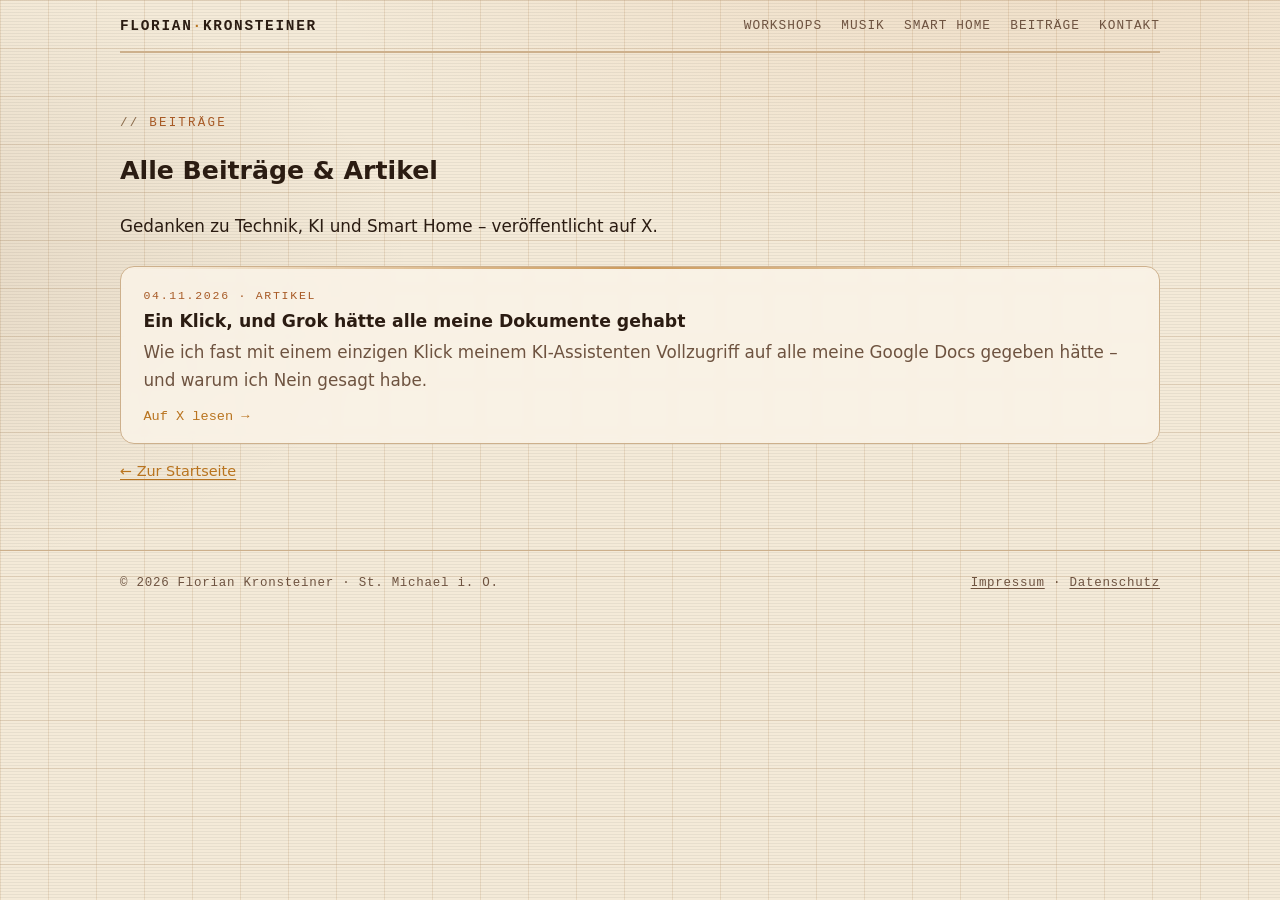
==== beitraege/index.html @ c5cc94b1 "Startseite: Bereich Beiträge (X-Artikel) + Unterseite /beitraege/" ====
<!DOCTYPE html>
<html lang="de">
<head>
<meta charset="utf-8">
<meta name="viewport" content="width=device-width, initial-scale=1">
<title>Beiträge – Florian Kronsteiner</title>
<meta name="description" content="Alle Beiträge und Artikel von Florian Kronsteiner auf X.">
<meta name="theme-color" content="#1a120d">
<link rel="icon" href="/assets/favicon.svg" type="image/svg+xml">
<link rel="stylesheet" href="/assets/style.css">
</head>
<body>
<a class="skip" href="#main">Zum Inhalt springen</a>
<header class="wrap">
<nav class="top" aria-label="Hauptnavigation">
<a class="brand" href="/">FLORIAN<span>·</span>KRONSTEINER</a>
<ul><li><a href="/#workshops">Workshops</a></li><li><a href="/#musik">Musik</a></li><li><a href="/#smart-home">Smart Home</a></li><li><a href="/#beitraege">Beiträge</a></li><li><a href="/#kontakt">Kontakt</a></li></ul>
</nav>
</header>
<main id="main" class="wrap">
<section aria-labelledby="h-beitraege">
<p class="label">Beiträge</p>
<h1 id="h-beitraege">Alle Beiträge &amp; Artikel</h1>
<p class="lead">Gedanken zu Technik, KI und Smart Home – veröffentlicht auf X.</p>
<!-- BEITRAEGE:START -->
<div class="grid">
<article class="card post"><span class="idx"><time datetime="2026-11-04">04.11.2026</time> · ARTIKEL</span><h3>Ein Klick, und Grok hätte alle meine Dokumente gehabt</h3><p>Wie ich fast mit einem einzigen Klick meinem KI-Assistenten Vollzugriff auf alle meine Google Docs gegeben hätte – und warum ich Nein gesagt habe.</p><a class="more" href="https://x.com/derflo000/status/2118063553710301423" target="_blank" rel="noopener">Auf X lesen →</a></article>
</div>
<!-- BEITRAEGE:END -->
<p class="note"><a href="/">← Zur Startseite</a></p>
</section>
</main>
<footer>
<div class="wrap"><span>© 2026 Florian Kronsteiner · St. Michael i. O.</span><span><a href="/impressum/">Impressum</a> · <a href="/datenschutz/">Datenschutz</a></span></div>
</footer>
</body>
</html>
---- assets/style.css ----
:root{
  --bg:#1a120d; --bg2:#231812; --card:#2a1d15cc; --line:#5a3f2c;
  --text:#f1e4cf; --muted:#c2a888; --copper:#d08a4e; --amber:#f2b45a; --sepia:#8a6a4a; --grid:#5a3f2c40;
  --glow:0 0 .6rem #f2b45a55, 0 0 1.6rem #d08a4e33;
  --mono:ui-monospace,"SFMono-Regular","JetBrains Mono","Cascadia Mono",Menlo,Consolas,"Liberation Mono",monospace;
  --serif:"Iowan Old Style","Palatino Linotype",Palatino,"Book Antiqua",Georgia,serif;
  --sans:system-ui,-apple-system,"Segoe UI",Roboto,"Helvetica Neue",Arial,sans-serif;
  color-scheme:dark light;
}
@media (prefers-color-scheme:light){
  :root{--bg:#f4ead8; --bg2:#ecdfc7; --card:#fbf4e8d9; --line:#cdb08c;
    --text:#2b1c12; --muted:#6e5340; --copper:#a75a26; --amber:#b9741f; --sepia:#8a6a4a; --grid:#5a3f2c40;
    --glow:0 0 .5rem #b9741f33; --grid:#cdb08c55;}
}
*{box-sizing:border-box}
html{scroll-behavior:smooth}
@media (prefers-reduced-motion:reduce){html{scroll-behavior:auto}*{animation:none!important;transition:none!important}}
body{margin:0;background:var(--bg);color:var(--text);font:1.05rem/1.65 var(--sans);
  background-image:
   radial-gradient(1200px 600px at 80% -10%, #d08a4e22, transparent 60%),
   radial-gradient(900px 500px at -10% 30%, #8a6a4a22, transparent 60%),
   linear-gradient(var(--grid) 1px, transparent 1px),
   linear-gradient(90deg, var(--grid) 1px, transparent 1px);
  background-size:auto,auto,48px 48px,48px 48px;
  background-attachment:fixed;}
body::after{content:"";position:fixed;inset:0;pointer-events:none;z-index:1;
  background:repeating-linear-gradient(0deg,#0000 0 2px,#0000000d 2px 3px)}
main,header,footer,nav{position:relative;z-index:2}
a{color:var(--amber);text-underline-offset:.2em}
a:hover{color:var(--copper)}
:focus-visible{outline:2px solid var(--amber);outline-offset:3px;border-radius:4px}
.skip{position:absolute;left:-999px;top:0;background:var(--amber);color:#1a120d;padding:.5rem 1rem;z-index:10}
.skip:focus{left:1rem;top:1rem}
.wrap{max-width:1080px;margin:0 auto;padding:0 1.25rem}
.label{font:500 .78rem/1 var(--mono);letter-spacing:.18em;text-transform:uppercase;color:var(--copper)}
.label::before{content:"// ";color:var(--sepia)}
nav.top{display:flex;justify-content:space-between;align-items:center;padding:1.1rem 0;border-bottom:1px solid var(--line)}
nav.top .brand{font:600 .9rem var(--mono);letter-spacing:.12em;color:var(--text);text-decoration:none}
nav.top .brand span{color:var(--amber);text-shadow:var(--glow)}
nav.top ul{list-style:none;display:flex;gap:1.2rem;margin:0;padding:0;font:.8rem var(--mono);letter-spacing:.08em;text-transform:uppercase}
nav.top ul a{color:var(--muted);text-decoration:none}
nav.top ul a:hover{color:var(--amber)}
@media (max-width:640px){nav.top ul{display:none}}
.hero{display:grid;grid-template-columns:1.15fr .85fr;gap:2rem;align-items:center;padding:4.5rem 0 3.5rem}
@media (max-width:820px){.hero{grid-template-columns:1fr;padding-top:3rem}}
.hero h1{font:400 clamp(2.6rem,6.5vw,4.6rem)/1.02 var(--serif);margin:.8rem 0 1rem;letter-spacing:-.01em}
.hero h1 em{font-style:italic;color:var(--amber);text-shadow:var(--glow)}
.tagline{font:400 clamp(1.15rem,2.2vw,1.45rem)/1.4 var(--serif);color:var(--text);margin:0 0 .6rem}
.place{font:.85rem var(--mono);color:var(--muted);letter-spacing:.06em}
.place::before{content:"◉ ";color:var(--amber);text-shadow:var(--glow)}
.cta{display:flex;gap:.8rem;flex-wrap:wrap;margin-top:1.8rem}
.btn{display:inline-block;padding:.75rem 1.25rem;border:1px solid var(--copper);border-radius:999px;font:.82rem var(--mono);letter-spacing:.1em;text-transform:uppercase;text-decoration:none;color:var(--text);transition:.2s}
.btn.primary{background:linear-gradient(135deg,var(--copper),var(--amber));color:#1a120d;border-color:transparent;box-shadow:var(--glow)}
.btn:hover{transform:translateY(-1px);box-shadow:var(--glow);color:var(--text)}
.btn.primary:hover{color:#1a120d}
.art{width:100%;max-width:440px;justify-self:center;filter:drop-shadow(0 0 18px #d08a4e33)}
.art .node{fill:var(--amber)}
.art .edge{stroke:var(--copper);stroke-width:.8;opacity:.55}
.art .ridge{fill:none;stroke:var(--amber);stroke-width:1.6}
.art .wave{fill:none;stroke:var(--copper);stroke-width:1.2;stroke-dasharray:4 5;animation:dash 6s linear infinite}
.art .ring{fill:none;stroke:var(--line);stroke-width:1}
.art .pulse{animation:pulse 3.2s ease-in-out infinite;transform-origin:center;transform-box:fill-box}
@keyframes dash{to{stroke-dashoffset:-90}}
@keyframes pulse{0%,100%{opacity:.35}50%{opacity:1}}
section{padding:3.2rem 0;border-top:1px solid var(--line)}
section h2{font:400 clamp(1.8rem,3.6vw,2.5rem)/1.15 var(--serif);margin:.6rem 0 1.2rem}
.lead{max-width:62ch;color:var(--text)}
.grid{display:grid;grid-template-columns:repeat(auto-fit,minmax(260px,1fr));gap:1.1rem;margin-top:1.6rem}
.card{position:relative;background:var(--card);border:1px solid var(--line);border-radius:14px;padding:1.4rem 1.4rem 1.2rem;backdrop-filter:blur(4px);overflow:hidden}
.card::before{content:"";position:absolute;inset:0 0 auto 0;height:2px;background:linear-gradient(90deg,transparent,var(--amber),transparent);opacity:.7}
.card h3{font:600 1.08rem/1.3 var(--sans);margin:.5rem 0 .4rem}
.card p{margin:0;color:var(--muted)}
.card .idx{font:.72rem var(--mono);color:var(--copper);letter-spacing:.15em}
.badge{display:inline-block;font:.7rem var(--mono);letter-spacing:.14em;text-transform:uppercase;padding:.2rem .6rem;border:1px dashed var(--copper);border-radius:999px;color:var(--amber);margin-left:.6rem;vertical-align:middle}
.listing{list-style:none;padding:0;margin:1.2rem 0 0;display:grid;gap:.6rem}
.listing li{padding-left:1.6rem;position:relative}
.listing li::before{content:"▸";position:absolute;left:0;color:var(--amber);text-shadow:var(--glow);font-family:var(--mono)}
.note{font-size:.9rem;color:var(--muted);margin-top:1rem}
.audio{margin-top:1.6rem;border:1px dashed var(--line);border-radius:14px;padding:1.4rem;display:flex;gap:1.2rem;align-items:center;background:var(--card)}
.audio svg{flex:none;width:120px;height:48px}
.audio svg path{fill:none;stroke:var(--copper);stroke-width:2;stroke-linecap:round}
.audio p{margin:0;color:var(--muted);font:.85rem var(--mono)}
.contact{display:flex;flex-wrap:wrap;align-items:center;gap:1.2rem 2rem}
.mail{font:400 clamp(1.3rem,3vw,1.9rem) var(--serif);color:var(--amber);text-shadow:var(--glow);text-decoration:none;word-break:break-all}
footer{border-top:1px solid var(--line);padding:1.6rem 0 2.4rem;font:.78rem var(--mono);color:var(--muted);letter-spacing:.06em}
footer .wrap{display:flex;justify-content:space-between;flex-wrap:wrap;gap:.8rem}
footer a{color:var(--muted)}
footer a:hover{color:var(--amber)}
.legal{padding:3rem 0}
.legal h1{font:400 clamp(2rem,5vw,3rem)/1.1 var(--serif);margin:.6rem 0 1.6rem}
.legal h2{font:600 1.1rem var(--sans);margin:2rem 0 .5rem;color:var(--amber)}
.legal p,.legal li{max-width:70ch}
.legal address{font-style:normal;font-family:var(--mono);font-size:.95rem;line-height:1.8;background:var(--card);border:1px solid var(--line);border-radius:12px;padding:1rem 1.2rem;display:inline-block}
.art{color:var(--muted)}
.card.post{display:flex;flex-direction:column}
.card .more{margin-top:auto;padding-top:.9rem;font:.85rem var(--mono);color:var(--amber);text-decoration:none}
.card .more:hover{text-decoration:underline}
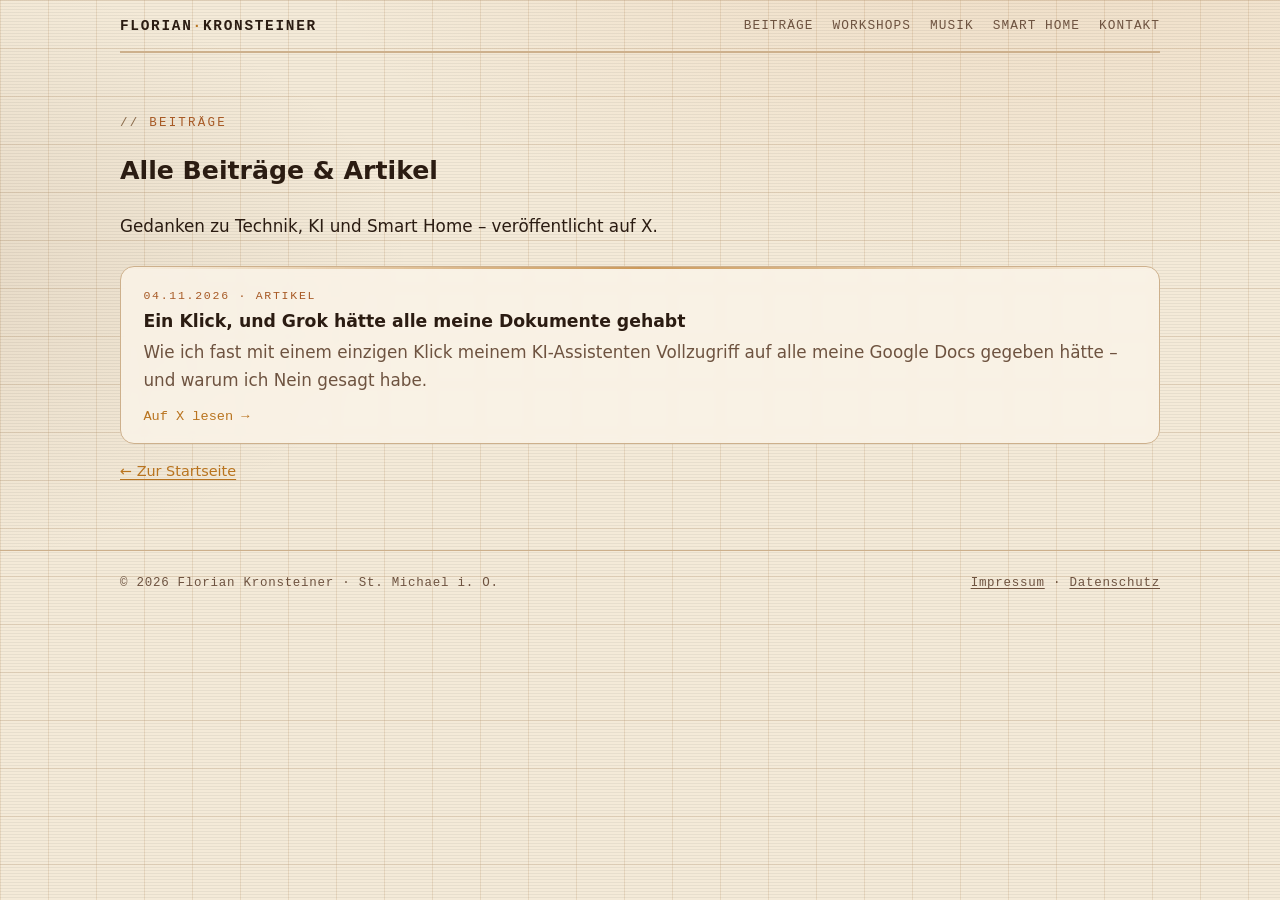
==== commit b94479e5: "Startseite: Beiträge an erste Stelle" ====
--- a/beitraege/index.html
+++ b/beitraege/index.html
@@ -14,7 +14,7 @@
 <header class="wrap">
 <nav class="top" aria-label="Hauptnavigation">
 <a class="brand" href="/">FLORIAN<span>·</span>KRONSTEINER</a>
-<ul><li><a href="/#workshops">Workshops</a></li><li><a href="/#musik">Musik</a></li><li><a href="/#smart-home">Smart Home</a></li><li><a href="/#beitraege">Beiträge</a></li><li><a href="/#kontakt">Kontakt</a></li></ul>
+<ul><li><a href="/#beitraege">Beiträge</a></li><li><a href="/#workshops">Workshops</a></li><li><a href="/#musik">Musik</a></li><li><a href="/#smart-home">Smart Home</a></li><li><a href="/#kontakt">Kontakt</a></li></ul>
 </nav>
 </header>
 <main id="main" class="wrap">
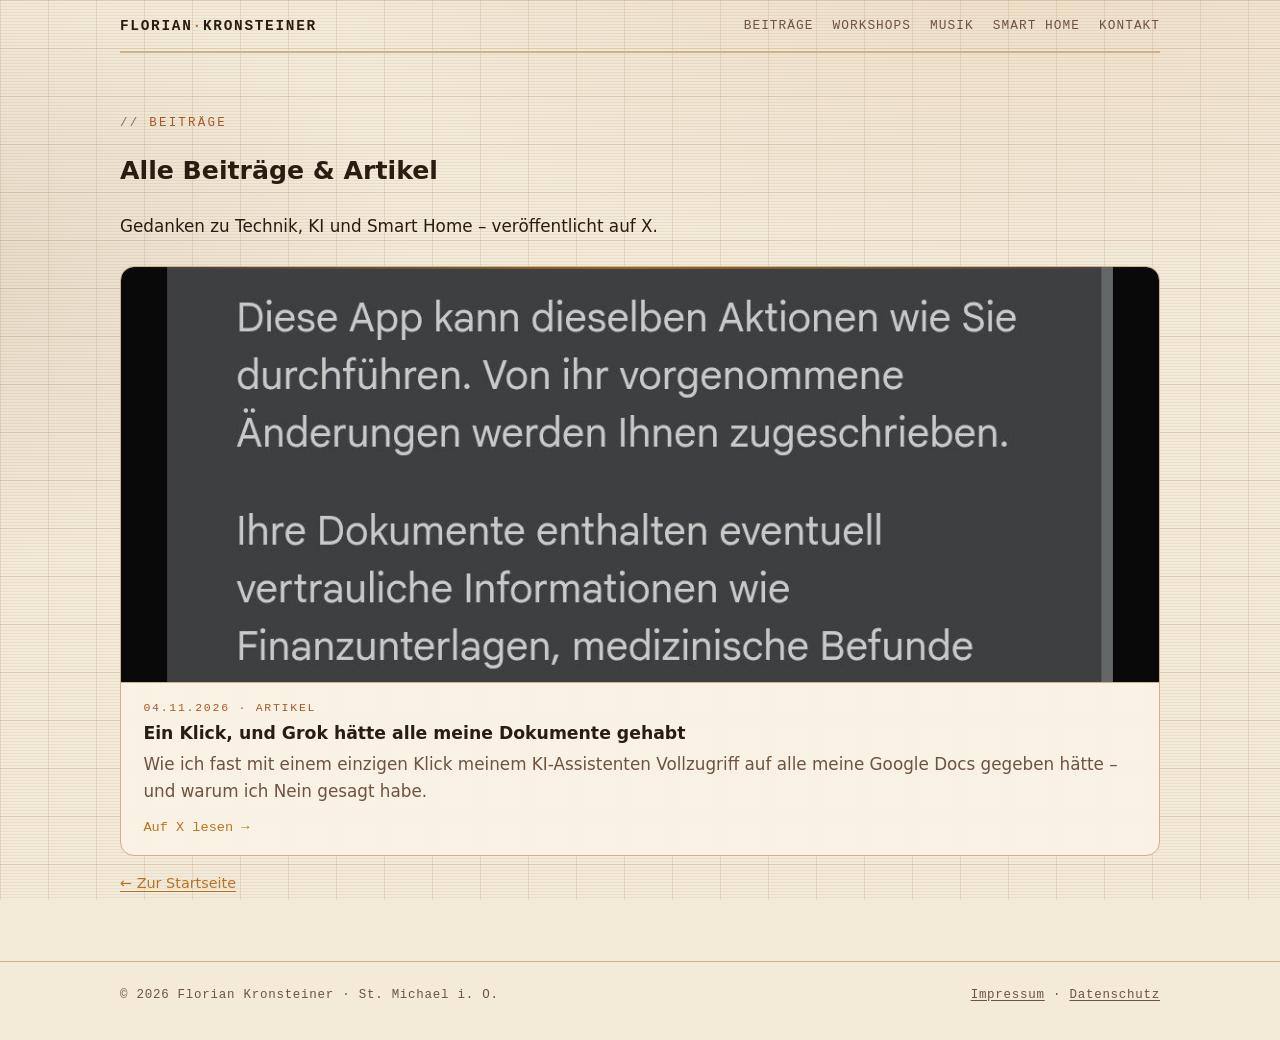
==== commit e6b8c850: "Beiträge: eigenes Beitragsbild (lokal gehostet)" ====
--- a/beitraege/index.html
+++ b/beitraege/index.html
@@ -24,7 +24,7 @@
 <p class="lead">Gedanken zu Technik, KI und Smart Home – veröffentlicht auf X.</p>
 <!-- BEITRAEGE:START -->
 <div class="grid">
-<article class="card post"><span class="idx"><time datetime="2026-11-04">04.11.2026</time> · ARTIKEL</span><h3>Ein Klick, und Grok hätte alle meine Dokumente gehabt</h3><p>Wie ich fast mit einem einzigen Klick meinem KI-Assistenten Vollzugriff auf alle meine Google Docs gegeben hätte – und warum ich Nein gesagt habe.</p><a class="more" href="https://x.com/derflo000/status/2118063553710301423" target="_blank" rel="noopener">Auf X lesen →</a></article>
+<article class="card post"><img class="post-img" src="/beitraege/img/2118063553710301423.jpg" alt="Ein Klick, und Grok hätte alle meine Dokumente gehabt" loading="lazy" decoding="async" width="1080" height="432"><span class="idx"><time datetime="2026-11-04">04.11.2026</time> · ARTIKEL</span><h3>Ein Klick, und Grok hätte alle meine Dokumente gehabt</h3><p>Wie ich fast mit einem einzigen Klick meinem KI-Assistenten Vollzugriff auf alle meine Google Docs gegeben hätte – und warum ich Nein gesagt habe.</p><a class="more" href="https://x.com/derflo000/status/2118063553710301423" target="_blank" rel="noopener">Auf X lesen →</a></article>
 </div>
 <!-- BEITRAEGE:END -->
 <p class="note"><a href="/">← Zur Startseite</a></p>
--- a/assets/style.css
+++ b/assets/style.css
@@ -95,3 +95,5 @@
 .card.post{display:flex;flex-direction:column}
 .card .more{margin-top:auto;padding-top:.9rem;font:.85rem var(--mono);color:var(--amber);text-decoration:none}
 .card .more:hover{text-decoration:underline}
+.card .post-img{display:block;width:calc(100% + 2.8rem);max-width:none;height:auto;max-height:420px;object-fit:cover;margin:-1.4rem -1.4rem 1.1rem;border-radius:13px 13px 0 0;border-bottom:1px solid var(--line)}
+@media (max-width:820px){.card .post-img{max-height:none}}
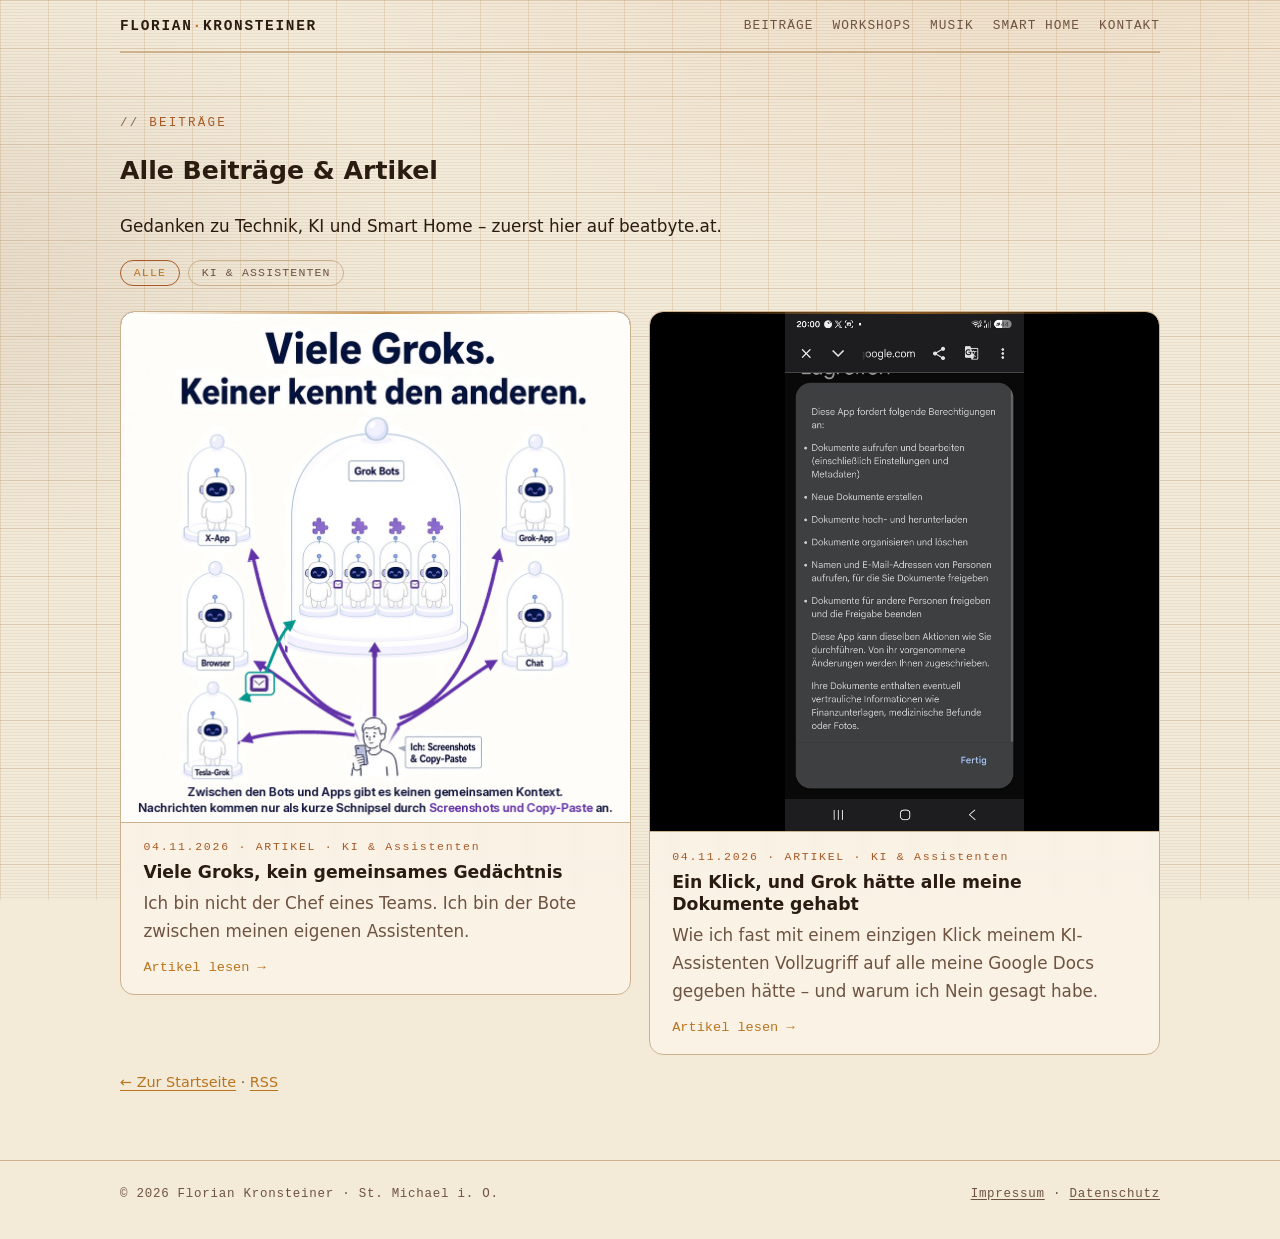
==== commit bc1a856d: "Blog: Artikel-Seiten Viele Groks und Ein Klick beatbyte.at wird zum Ur-Blog. Zwei Master-Artikel unt" ====
--- a/beitraege/index.html
+++ b/beitraege/index.html
@@ -4,8 +4,17 @@
 <meta charset="utf-8">
 <meta name="viewport" content="width=device-width, initial-scale=1">
 <title>Beiträge – Florian Kronsteiner</title>
-<meta name="description" content="Alle Beiträge und Artikel von Florian Kronsteiner auf X.">
+<meta name="description" content="Artikel und Gedanken zu Technik, KI und Smart Home von Florian Kronsteiner.">
 <meta name="theme-color" content="#1a120d">
+<link rel="canonical" href="https://beatbyte.at/beitraege/">
+<link rel="alternate" type="application/rss+xml" title="Beiträge – Florian Kronsteiner" href="https://beatbyte.at/beitraege/feed.xml">
+<meta property="og:title" content="Beiträge – Florian Kronsteiner">
+<meta property="og:description" content="Artikel und Gedanken zu Technik, KI und Smart Home von Florian Kronsteiner.">
+<meta property="og:url" content="https://beatbyte.at/beitraege/">
+<meta property="og:type" content="website">
+<meta property="og:image" content="https://beatbyte.at/grok/img/viele-groks.png">
+<meta property="og:locale" content="de_AT">
+<meta name="twitter:card" content="summary_large_image">
 <link rel="icon" href="/assets/favicon.svg" type="image/svg+xml">
 <link rel="stylesheet" href="/assets/style.css">
 </head>
@@ -21,17 +30,42 @@
 <section aria-labelledby="h-beitraege">
 <p class="label">Beiträge</p>
 <h1 id="h-beitraege">Alle Beiträge &amp; Artikel</h1>
-<p class="lead">Gedanken zu Technik, KI und Smart Home – veröffentlicht auf X.</p>
-<!-- BEITRAEGE:START -->
-<div class="grid">
-<article class="card post"><img class="post-img" src="/beitraege/img/2118063553710301423.jpg" alt="Ein Klick, und Grok hätte alle meine Dokumente gehabt" loading="lazy" decoding="async" width="1080" height="432"><span class="idx"><time datetime="2026-11-04">04.11.2026</time> · ARTIKEL</span><h3>Ein Klick, und Grok hätte alle meine Dokumente gehabt</h3><p>Wie ich fast mit einem einzigen Klick meinem KI-Assistenten Vollzugriff auf alle meine Google Docs gegeben hätte – und warum ich Nein gesagt habe.</p><a class="more" href="https://x.com/derflo000/status/2118063553710301423" target="_blank" rel="noopener">Auf X lesen →</a></article>
+<p class="lead">Gedanken zu Technik, KI und Smart Home – zuerst hier auf beatbyte.at.</p>
+<nav class="topics" aria-label="Themen"><a href="#alle" data-filter="*">Alle</a><a href="#ki-assistenten" data-filter="KI &amp; Assistenten">KI &amp; Assistenten</a></nav>
+<span id="ki-assistenten" hidden></span>
+<div class="grid" id="alle">
+<div class="post-wrap" data-category="KI &amp; Assistenten" id="post-viele-groks"><article class="card post"><img class="post-img" src="/grok/img/viele-groks.png" alt="Sieben Grok-Bots um einen gemeinsamen Computer, verbunden über Screenshots und Textschnipsel" loading="lazy" decoding="async" width="1024" height="1024"><span class="idx"><time datetime="2026-11-04">04.11.2026</time> · ARTIKEL · KI &amp; Assistenten</span><h3>Viele Groks, kein gemeinsames Gedächtnis</h3><p>Ich bin nicht der Chef eines Teams. Ich bin der Bote zwischen meinen eigenen Assistenten.</p><a class="more" href="/beitraege/viele-groks/">Artikel lesen →</a></article></div>
+<div class="post-wrap" data-category="KI &amp; Assistenten" id="post-ein-klick"><article class="card post"><img class="post-img" src="/beitraege/ein-klick/berechtigung.jpg" alt="Google-Berechtigungsfenster: Zugriff auf Google Docs angefordert" loading="lazy" decoding="async" width="945" height="2048"><span class="idx"><time datetime="2026-11-04">04.11.2026</time> · ARTIKEL · KI &amp; Assistenten</span><h3>Ein Klick, und Grok hätte alle meine Dokumente gehabt</h3><p>Wie ich fast mit einem einzigen Klick meinem KI-Assistenten Vollzugriff auf alle meine Google Docs gegeben hätte – und warum ich Nein gesagt habe.</p><a class="more" href="/beitraege/ein-klick/">Artikel lesen →</a></article></div>
 </div>
-<!-- BEITRAEGE:END -->
-<p class="note"><a href="/">← Zur Startseite</a></p>
+<p class="note"><a href="/">← Zur Startseite</a> · <a href="/beitraege/feed.xml">RSS</a></p>
 </section>
+<script>
+(function(){
+  var map={"ki-assistenten":"KI & Assistenten","smart-home-energie":"Smart Home & Energie"};
+  function apply(filter){
+    document.querySelectorAll('.post-wrap').forEach(function(el){
+      var show = !filter || filter==='*' || el.getAttribute('data-category')===filter;
+      el.hidden = !show;
+    });
+    document.querySelectorAll('.topics a').forEach(function(a){
+      var f=a.getAttribute('data-filter');
+      a.classList.toggle('is-active', f===filter || (!filter && f==='*'));
+    });
+  }
+  function fromHash(){
+    var h=(location.hash||'').slice(1);
+    if(!h || h==='alle') apply('*');
+    else apply(map[h] || decodeURIComponent(h));
+  }
+  document.querySelectorAll('.topics a').forEach(function(a){
+    a.addEventListener('click', function(){ /* hashchange handles */ });
+  });
+  window.addEventListener('hashchange', fromHash);
+  fromHash();
+})();
+</script>
+
 </main>
-<footer>
-<div class="wrap"><span>© 2026 Florian Kronsteiner · St. Michael i. O.</span><span><a href="/impressum/">Impressum</a> · <a href="/datenschutz/">Datenschutz</a></span></div>
-</footer>
+<footer><div class="wrap"><span>© 2026 Florian Kronsteiner · St. Michael i. O.</span><span><a href="/impressum/">Impressum</a> · <a href="/datenschutz/">Datenschutz</a></span></div></footer>
 </body>
 </html>
--- a/assets/style.css
+++ b/assets/style.css
@@ -95,5 +95,38 @@
 .card.post{display:flex;flex-direction:column}
 .card .more{margin-top:auto;padding-top:.9rem;font:.85rem var(--mono);color:var(--amber);text-decoration:none}
 .card .more:hover{text-decoration:underline}
-.card .post-img{display:block;width:calc(100% + 2.8rem);max-width:none;height:auto;max-height:420px;object-fit:cover;margin:-1.4rem -1.4rem 1.1rem;border-radius:13px 13px 0 0;border-bottom:1px solid var(--line)}
-@media (max-width:820px){.card .post-img{max-height:none}}
+.card.post{min-width:0;overflow:hidden}
+.card .post-img{display:block;flex:none;box-sizing:border-box;width:calc(100% + 2.8rem);max-width:calc(100% + 2.8rem);height:auto;max-height:min(70vh,520px);object-fit:contain;object-position:top center;background:#000;margin:-1.4rem -1.4rem 1.1rem;border-radius:13px 13px 0 0;border-bottom:1px solid var(--line)}
+
+/* Blog articles */
+.article{max-width:68ch;margin:0 auto;padding:2.4rem 0 3.2rem}
+.article .meta{font:.78rem var(--mono);color:var(--copper);letter-spacing:.08em;margin:0 0 1rem}
+.article .meta a{color:var(--copper)}
+.article h1{font:400 clamp(1.9rem,4.5vw,2.8rem)/1.15 var(--serif);margin:.4rem 0 1.2rem;letter-spacing:-.01em}
+.article .hero-img{display:block;width:100%;height:auto;object-fit:contain;border-radius:14px;border:1px solid var(--line);background:#000;margin:0 0 1.8rem}
+.article .body{font:1.08rem/1.75 var(--serif);color:var(--text)}
+.article .body p{margin:0 0 1.15rem}
+.article .body h2{font:600 1.25rem/1.3 var(--sans);color:var(--amber);margin:2.2rem 0 .8rem}
+.article .body ul{margin:0 0 1.15rem;padding-left:1.2rem}
+.article .body li{margin:.35rem 0}
+.article .body ol{margin:0 0 1.15rem;padding-left:1.3rem}
+.article .body a{word-break:break-word}
+.article .body img{display:block;width:100%;height:auto;object-fit:contain;border-radius:12px;border:1px solid var(--line);background:#000;margin:1.4rem 0}
+.article .foot{margin-top:2.6rem;padding-top:1.6rem;border-top:1px solid var(--line);display:grid;gap:1.4rem}
+.article .x-copy{font:.9rem var(--mono)}
+.article .related h2,.article .pager h2{font:600 .85rem var(--mono);letter-spacing:.12em;text-transform:uppercase;color:var(--copper);margin:0 0 .7rem}
+.article .related ul{list-style:none;padding:0;margin:0;display:grid;gap:.5rem}
+.article .related a{text-decoration:none;color:var(--amber)}
+.article .related a:hover{text-decoration:underline}
+.article .pager{display:flex;justify-content:space-between;gap:1rem;flex-wrap:wrap;font:.9rem var(--mono)}
+.article .pager a{color:var(--muted);text-decoration:none}
+.article .pager a:hover{color:var(--amber)}
+.topics{display:flex;flex-wrap:wrap;gap:.5rem;margin:1.2rem 0 0}
+.topics a{font:.72rem var(--mono);letter-spacing:.1em;text-transform:uppercase;text-decoration:none;color:var(--muted);border:1px solid var(--line);border-radius:999px;padding:.35rem .8rem}
+.topics a:hover,.topics a.is-active{color:var(--amber);border-color:var(--copper)}
+.topic-block{margin-top:2.4rem}
+.topic-block h2{font:400 clamp(1.4rem,3vw,1.8rem)/1.2 var(--serif);margin:0 0 .8rem}
+.topic-block:target{scroll-margin-top:1rem}
+.topic-block:target h2{color:var(--amber)}
+.post-wrap{min-width:0}
+.post-wrap[hidden]{display:none!important}
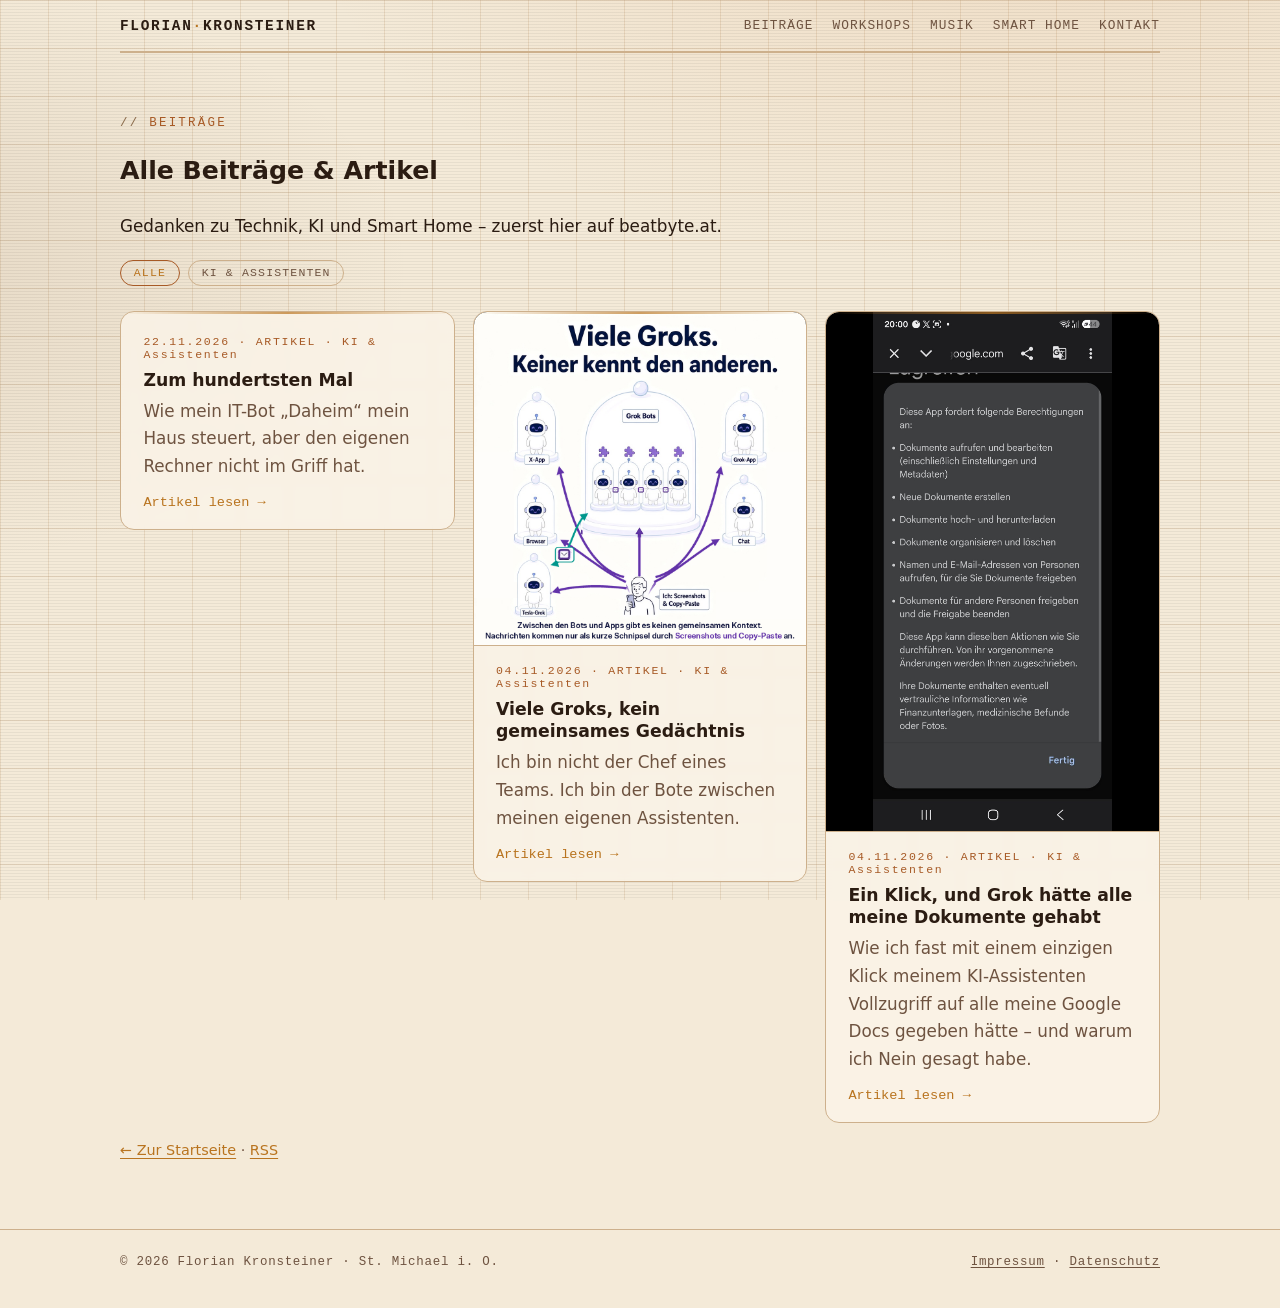
==== commit f2640ad9: "Beitrag: Zum hundertsten Mal (Vorschau) Neuer Artikel in der Serie Grok-Protokoll. Noch nicht mergen" ====
--- a/beitraege/index.html
+++ b/beitraege/index.html
@@ -12,7 +12,7 @@
 <meta property="og:description" content="Artikel und Gedanken zu Technik, KI und Smart Home von Florian Kronsteiner.">
 <meta property="og:url" content="https://beatbyte.at/beitraege/">
 <meta property="og:type" content="website">
-<meta property="og:image" content="https://beatbyte.at/grok/img/viele-groks.png">
+<meta property="og:image" content="https://beatbyte.at/assets/favicon.svg">
 <meta property="og:locale" content="de_AT">
 <meta name="twitter:card" content="summary_large_image">
 <link rel="icon" href="/assets/favicon.svg" type="image/svg+xml">
@@ -34,6 +34,7 @@
 <nav class="topics" aria-label="Themen"><a href="#alle" data-filter="*">Alle</a><a href="#ki-assistenten" data-filter="KI &amp; Assistenten">KI &amp; Assistenten</a></nav>
 <span id="ki-assistenten" hidden></span>
 <div class="grid" id="alle">
+<div class="post-wrap" data-category="KI &amp; Assistenten" id="post-zum-hundertsten-mal"><article class="card post"><span class="idx"><time datetime="2026-11-22">22.11.2026</time> · ARTIKEL · KI &amp; Assistenten</span><h3>Zum hundertsten Mal</h3><p>Wie mein IT-Bot „Daheim“ mein Haus steuert, aber den eigenen Rechner nicht im Griff hat.</p><a class="more" href="/beitraege/zum-hundertsten-mal/">Artikel lesen →</a></article></div>
 <div class="post-wrap" data-category="KI &amp; Assistenten" id="post-viele-groks"><article class="card post"><img class="post-img" src="/grok/img/viele-groks.png" alt="Sieben Grok-Bots um einen gemeinsamen Computer, verbunden über Screenshots und Textschnipsel" loading="lazy" decoding="async" width="1024" height="1024"><span class="idx"><time datetime="2026-11-04">04.11.2026</time> · ARTIKEL · KI &amp; Assistenten</span><h3>Viele Groks, kein gemeinsames Gedächtnis</h3><p>Ich bin nicht der Chef eines Teams. Ich bin der Bote zwischen meinen eigenen Assistenten.</p><a class="more" href="/beitraege/viele-groks/">Artikel lesen →</a></article></div>
 <div class="post-wrap" data-category="KI &amp; Assistenten" id="post-ein-klick"><article class="card post"><img class="post-img" src="/beitraege/ein-klick/berechtigung.jpg" alt="Google-Berechtigungsfenster: Zugriff auf Google Docs angefordert" loading="lazy" decoding="async" width="945" height="2048"><span class="idx"><time datetime="2026-11-04">04.11.2026</time> · ARTIKEL · KI &amp; Assistenten</span><h3>Ein Klick, und Grok hätte alle meine Dokumente gehabt</h3><p>Wie ich fast mit einem einzigen Klick meinem KI-Assistenten Vollzugriff auf alle meine Google Docs gegeben hätte – und warum ich Nein gesagt habe.</p><a class="more" href="/beitraege/ein-klick/">Artikel lesen →</a></article></div>
 </div>
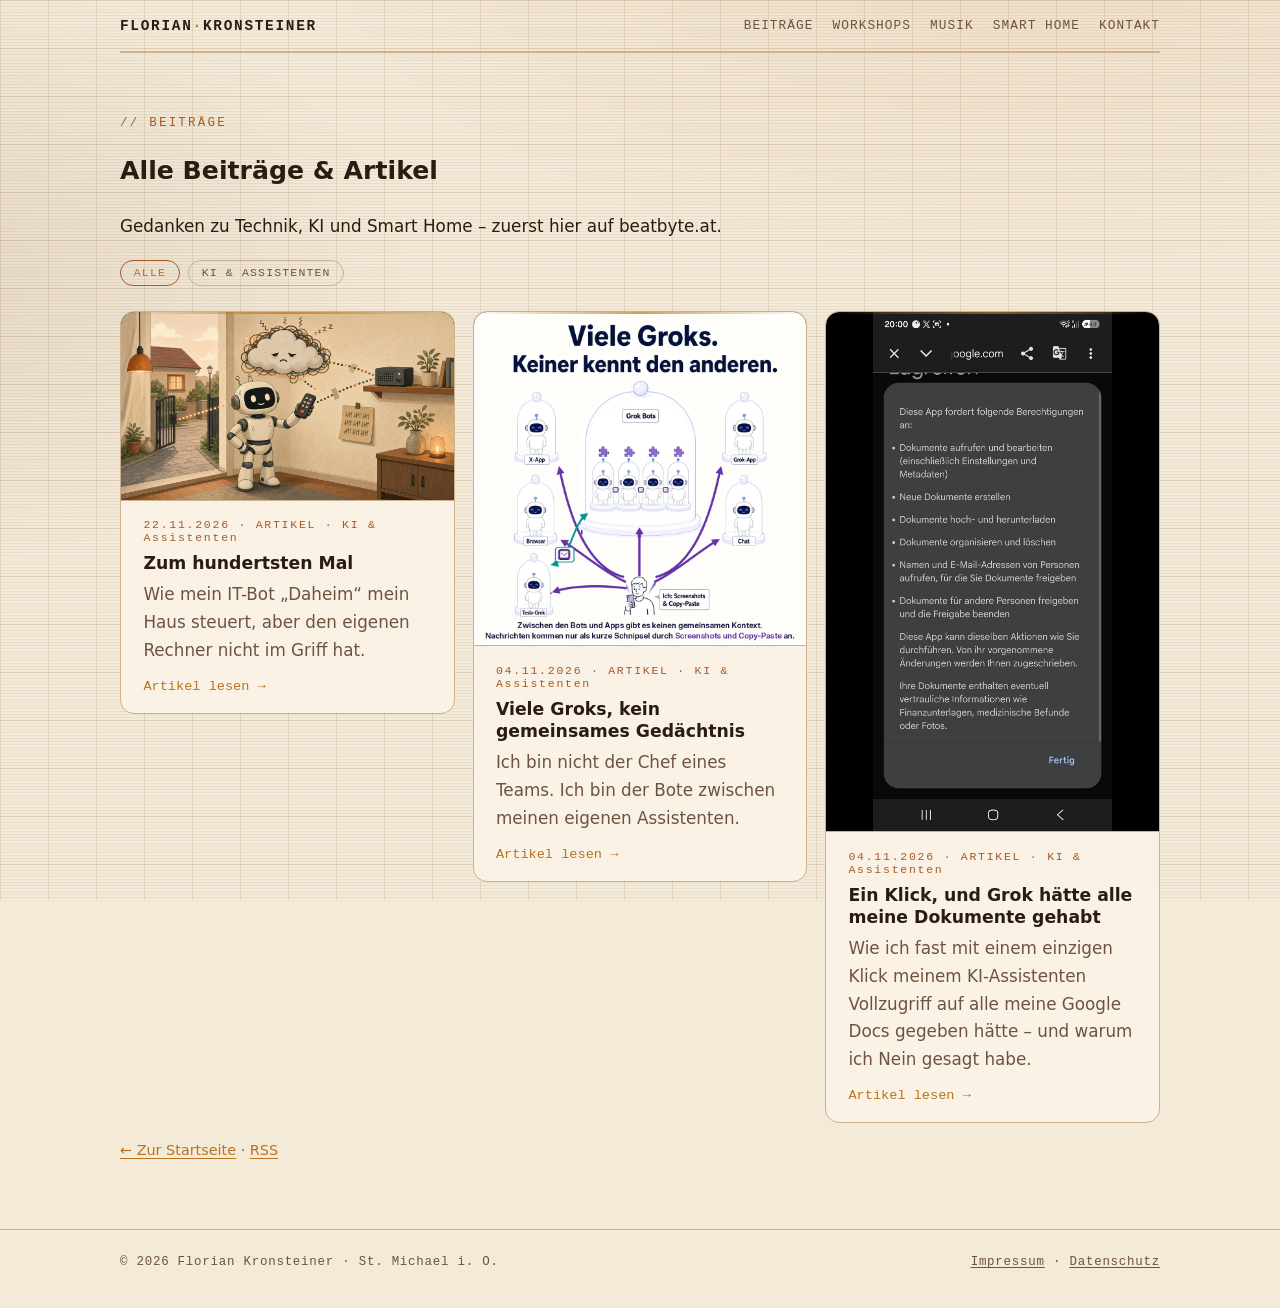
==== commit 5945c8f4: "Beitrag Zum hundertsten Mal: Beitragsbild ergänzt 16:9-Illustration im Artikelkopf, in den Karten un" ====
--- a/beitraege/index.html
+++ b/beitraege/index.html
@@ -12,7 +12,7 @@
 <meta property="og:description" content="Artikel und Gedanken zu Technik, KI und Smart Home von Florian Kronsteiner.">
 <meta property="og:url" content="https://beatbyte.at/beitraege/">
 <meta property="og:type" content="website">
-<meta property="og:image" content="https://beatbyte.at/assets/favicon.svg">
+<meta property="og:image" content="https://beatbyte.at/beitraege/zum-hundertsten-mal/beitragsbild.jpg">
 <meta property="og:locale" content="de_AT">
 <meta name="twitter:card" content="summary_large_image">
 <link rel="icon" href="/assets/favicon.svg" type="image/svg+xml">
@@ -34,7 +34,7 @@
 <nav class="topics" aria-label="Themen"><a href="#alle" data-filter="*">Alle</a><a href="#ki-assistenten" data-filter="KI &amp; Assistenten">KI &amp; Assistenten</a></nav>
 <span id="ki-assistenten" hidden></span>
 <div class="grid" id="alle">
-<div class="post-wrap" data-category="KI &amp; Assistenten" id="post-zum-hundertsten-mal"><article class="card post"><span class="idx"><time datetime="2026-11-22">22.11.2026</time> · ARTIKEL · KI &amp; Assistenten</span><h3>Zum hundertsten Mal</h3><p>Wie mein IT-Bot „Daheim“ mein Haus steuert, aber den eigenen Rechner nicht im Griff hat.</p><a class="more" href="/beitraege/zum-hundertsten-mal/">Artikel lesen →</a></article></div>
+<div class="post-wrap" data-category="KI &amp; Assistenten" id="post-zum-hundertsten-mal"><article class="card post"><img class="post-img" src="/beitraege/zum-hundertsten-mal/beitragsbild.jpg" alt="Illustrierter Roboter in der offenen Tür, das Einfahrtstor ist auf; eine müde Wolke stört die Verbindung zum kleinen Server im Regal" loading="lazy" decoding="async" width="1280" height="720"><span class="idx"><time datetime="2026-11-22">22.11.2026</time> · ARTIKEL · KI &amp; Assistenten</span><h3>Zum hundertsten Mal</h3><p>Wie mein IT-Bot „Daheim“ mein Haus steuert, aber den eigenen Rechner nicht im Griff hat.</p><a class="more" href="/beitraege/zum-hundertsten-mal/">Artikel lesen →</a></article></div>
 <div class="post-wrap" data-category="KI &amp; Assistenten" id="post-viele-groks"><article class="card post"><img class="post-img" src="/grok/img/viele-groks.png" alt="Sieben Grok-Bots um einen gemeinsamen Computer, verbunden über Screenshots und Textschnipsel" loading="lazy" decoding="async" width="1024" height="1024"><span class="idx"><time datetime="2026-11-04">04.11.2026</time> · ARTIKEL · KI &amp; Assistenten</span><h3>Viele Groks, kein gemeinsames Gedächtnis</h3><p>Ich bin nicht der Chef eines Teams. Ich bin der Bote zwischen meinen eigenen Assistenten.</p><a class="more" href="/beitraege/viele-groks/">Artikel lesen →</a></article></div>
 <div class="post-wrap" data-category="KI &amp; Assistenten" id="post-ein-klick"><article class="card post"><img class="post-img" src="/beitraege/ein-klick/berechtigung.jpg" alt="Google-Berechtigungsfenster: Zugriff auf Google Docs angefordert" loading="lazy" decoding="async" width="945" height="2048"><span class="idx"><time datetime="2026-11-04">04.11.2026</time> · ARTIKEL · KI &amp; Assistenten</span><h3>Ein Klick, und Grok hätte alle meine Dokumente gehabt</h3><p>Wie ich fast mit einem einzigen Klick meinem KI-Assistenten Vollzugriff auf alle meine Google Docs gegeben hätte – und warum ich Nein gesagt habe.</p><a class="more" href="/beitraege/ein-klick/">Artikel lesen →</a></article></div>
 </div>
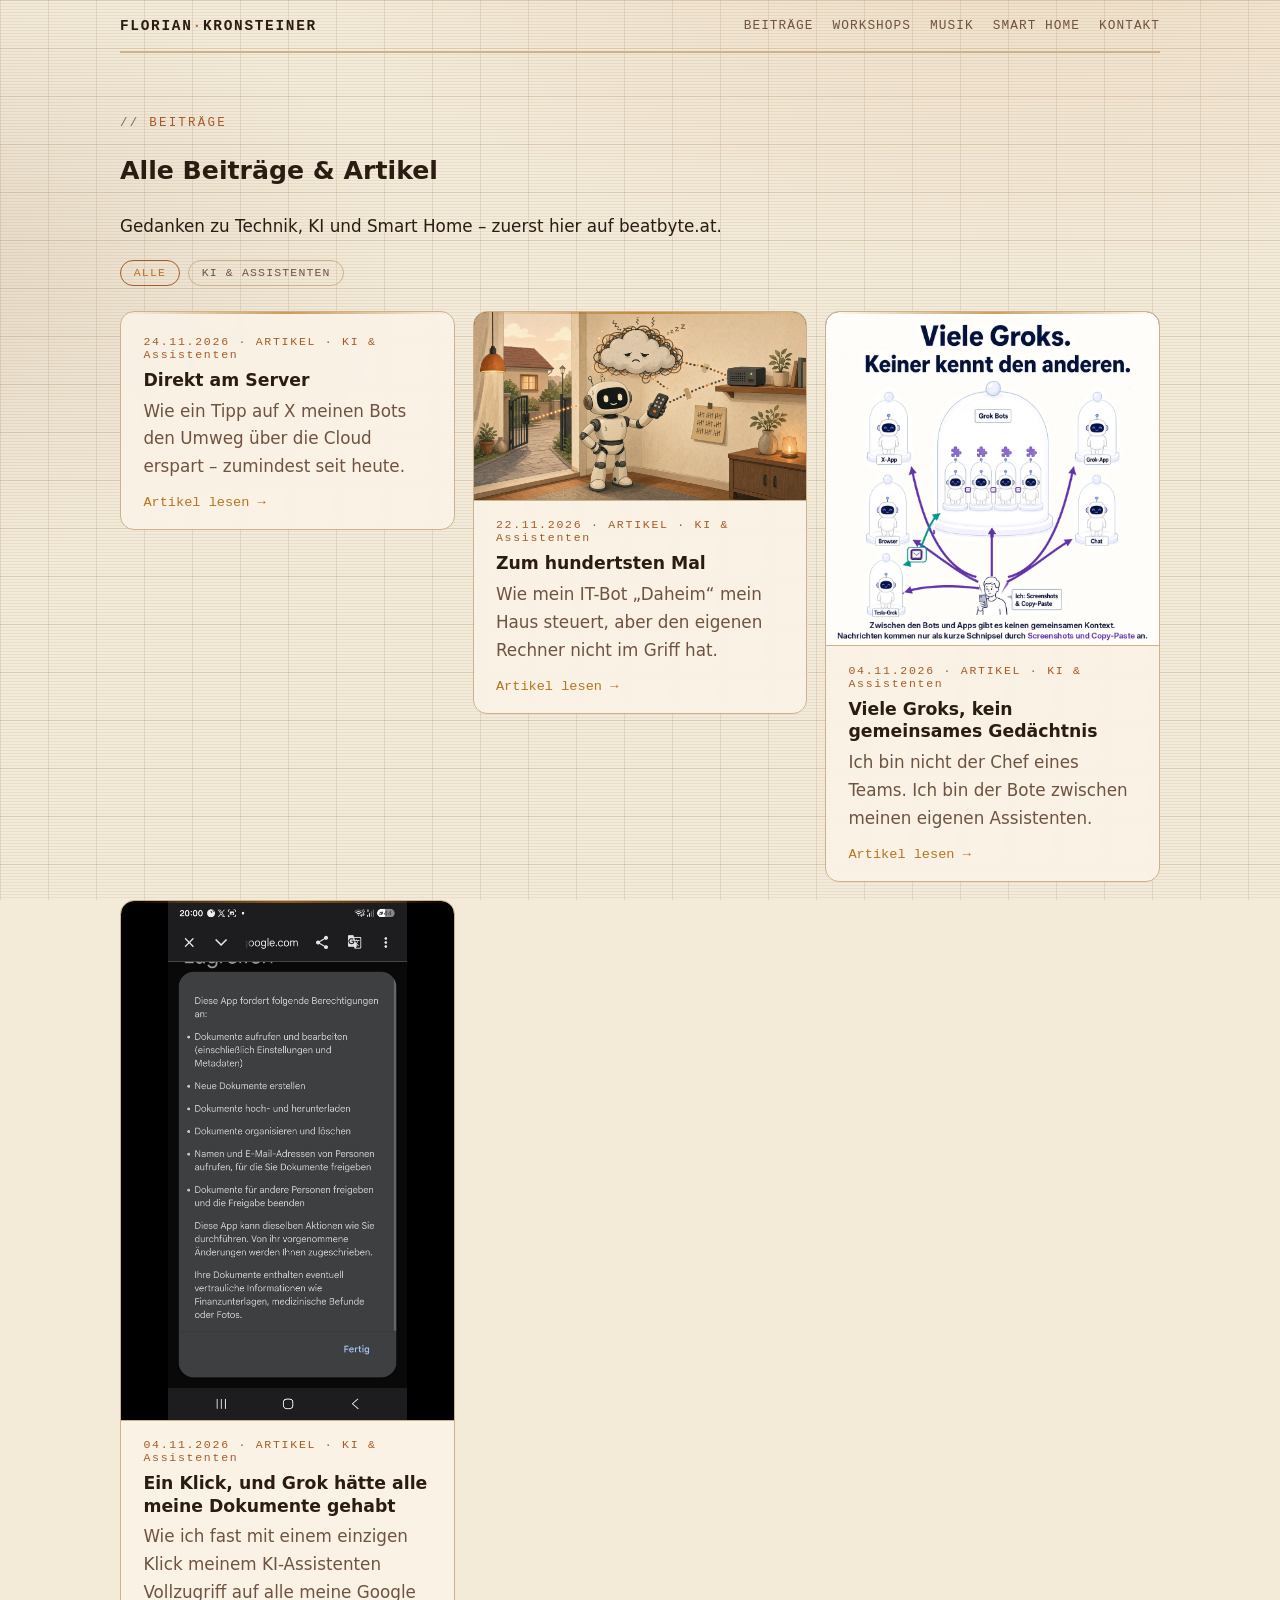
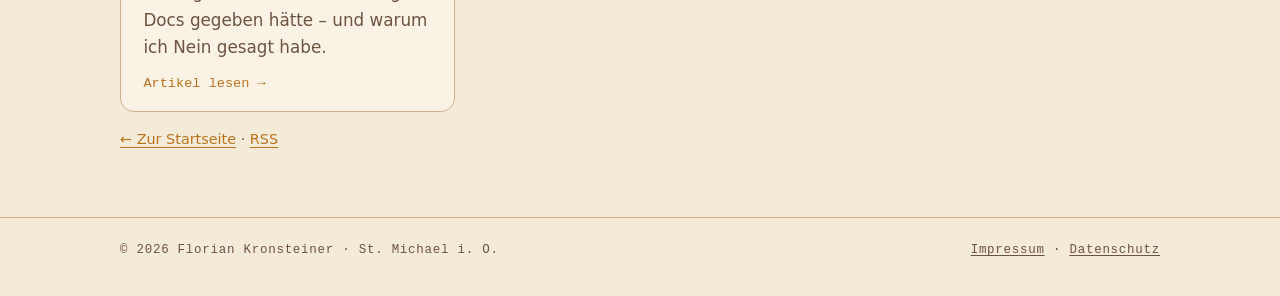
==== commit 904848ba: "Beitrag: Direkt am Server Artikel in der Serie Grok-Protokoll, ohne Beitragsbild. Freigegeben von Fl" ====
--- a/beitraege/index.html
+++ b/beitraege/index.html
@@ -12,7 +12,7 @@
 <meta property="og:description" content="Artikel und Gedanken zu Technik, KI und Smart Home von Florian Kronsteiner.">
 <meta property="og:url" content="https://beatbyte.at/beitraege/">
 <meta property="og:type" content="website">
-<meta property="og:image" content="https://beatbyte.at/beitraege/zum-hundertsten-mal/beitragsbild.jpg">
+<meta property="og:image" content="https://beatbyte.at/assets/favicon.svg">
 <meta property="og:locale" content="de_AT">
 <meta name="twitter:card" content="summary_large_image">
 <link rel="icon" href="/assets/favicon.svg" type="image/svg+xml">
@@ -34,6 +34,7 @@
 <nav class="topics" aria-label="Themen"><a href="#alle" data-filter="*">Alle</a><a href="#ki-assistenten" data-filter="KI &amp; Assistenten">KI &amp; Assistenten</a></nav>
 <span id="ki-assistenten" hidden></span>
 <div class="grid" id="alle">
+<div class="post-wrap" data-category="KI &amp; Assistenten" id="post-direkt-am-server"><article class="card post"><span class="idx"><time datetime="2026-11-24">24.11.2026</time> · ARTIKEL · KI &amp; Assistenten</span><h3>Direkt am Server</h3><p>Wie ein Tipp auf X meinen Bots den Umweg über die Cloud erspart – zumindest seit heute.</p><a class="more" href="/beitraege/direkt-am-server/">Artikel lesen →</a></article></div>
 <div class="post-wrap" data-category="KI &amp; Assistenten" id="post-zum-hundertsten-mal"><article class="card post"><img class="post-img" src="/beitraege/zum-hundertsten-mal/beitragsbild.jpg" alt="Illustrierter Roboter in der offenen Tür, das Einfahrtstor ist auf; eine müde Wolke stört die Verbindung zum kleinen Server im Regal" loading="lazy" decoding="async" width="1280" height="720"><span class="idx"><time datetime="2026-11-22">22.11.2026</time> · ARTIKEL · KI &amp; Assistenten</span><h3>Zum hundertsten Mal</h3><p>Wie mein IT-Bot „Daheim“ mein Haus steuert, aber den eigenen Rechner nicht im Griff hat.</p><a class="more" href="/beitraege/zum-hundertsten-mal/">Artikel lesen →</a></article></div>
 <div class="post-wrap" data-category="KI &amp; Assistenten" id="post-viele-groks"><article class="card post"><img class="post-img" src="/grok/img/viele-groks.png" alt="Sieben Grok-Bots um einen gemeinsamen Computer, verbunden über Screenshots und Textschnipsel" loading="lazy" decoding="async" width="1024" height="1024"><span class="idx"><time datetime="2026-11-04">04.11.2026</time> · ARTIKEL · KI &amp; Assistenten</span><h3>Viele Groks, kein gemeinsames Gedächtnis</h3><p>Ich bin nicht der Chef eines Teams. Ich bin der Bote zwischen meinen eigenen Assistenten.</p><a class="more" href="/beitraege/viele-groks/">Artikel lesen →</a></article></div>
 <div class="post-wrap" data-category="KI &amp; Assistenten" id="post-ein-klick"><article class="card post"><img class="post-img" src="/beitraege/ein-klick/berechtigung.jpg" alt="Google-Berechtigungsfenster: Zugriff auf Google Docs angefordert" loading="lazy" decoding="async" width="945" height="2048"><span class="idx"><time datetime="2026-11-04">04.11.2026</time> · ARTIKEL · KI &amp; Assistenten</span><h3>Ein Klick, und Grok hätte alle meine Dokumente gehabt</h3><p>Wie ich fast mit einem einzigen Klick meinem KI-Assistenten Vollzugriff auf alle meine Google Docs gegeben hätte – und warum ich Nein gesagt habe.</p><a class="more" href="/beitraege/ein-klick/">Artikel lesen →</a></article></div>
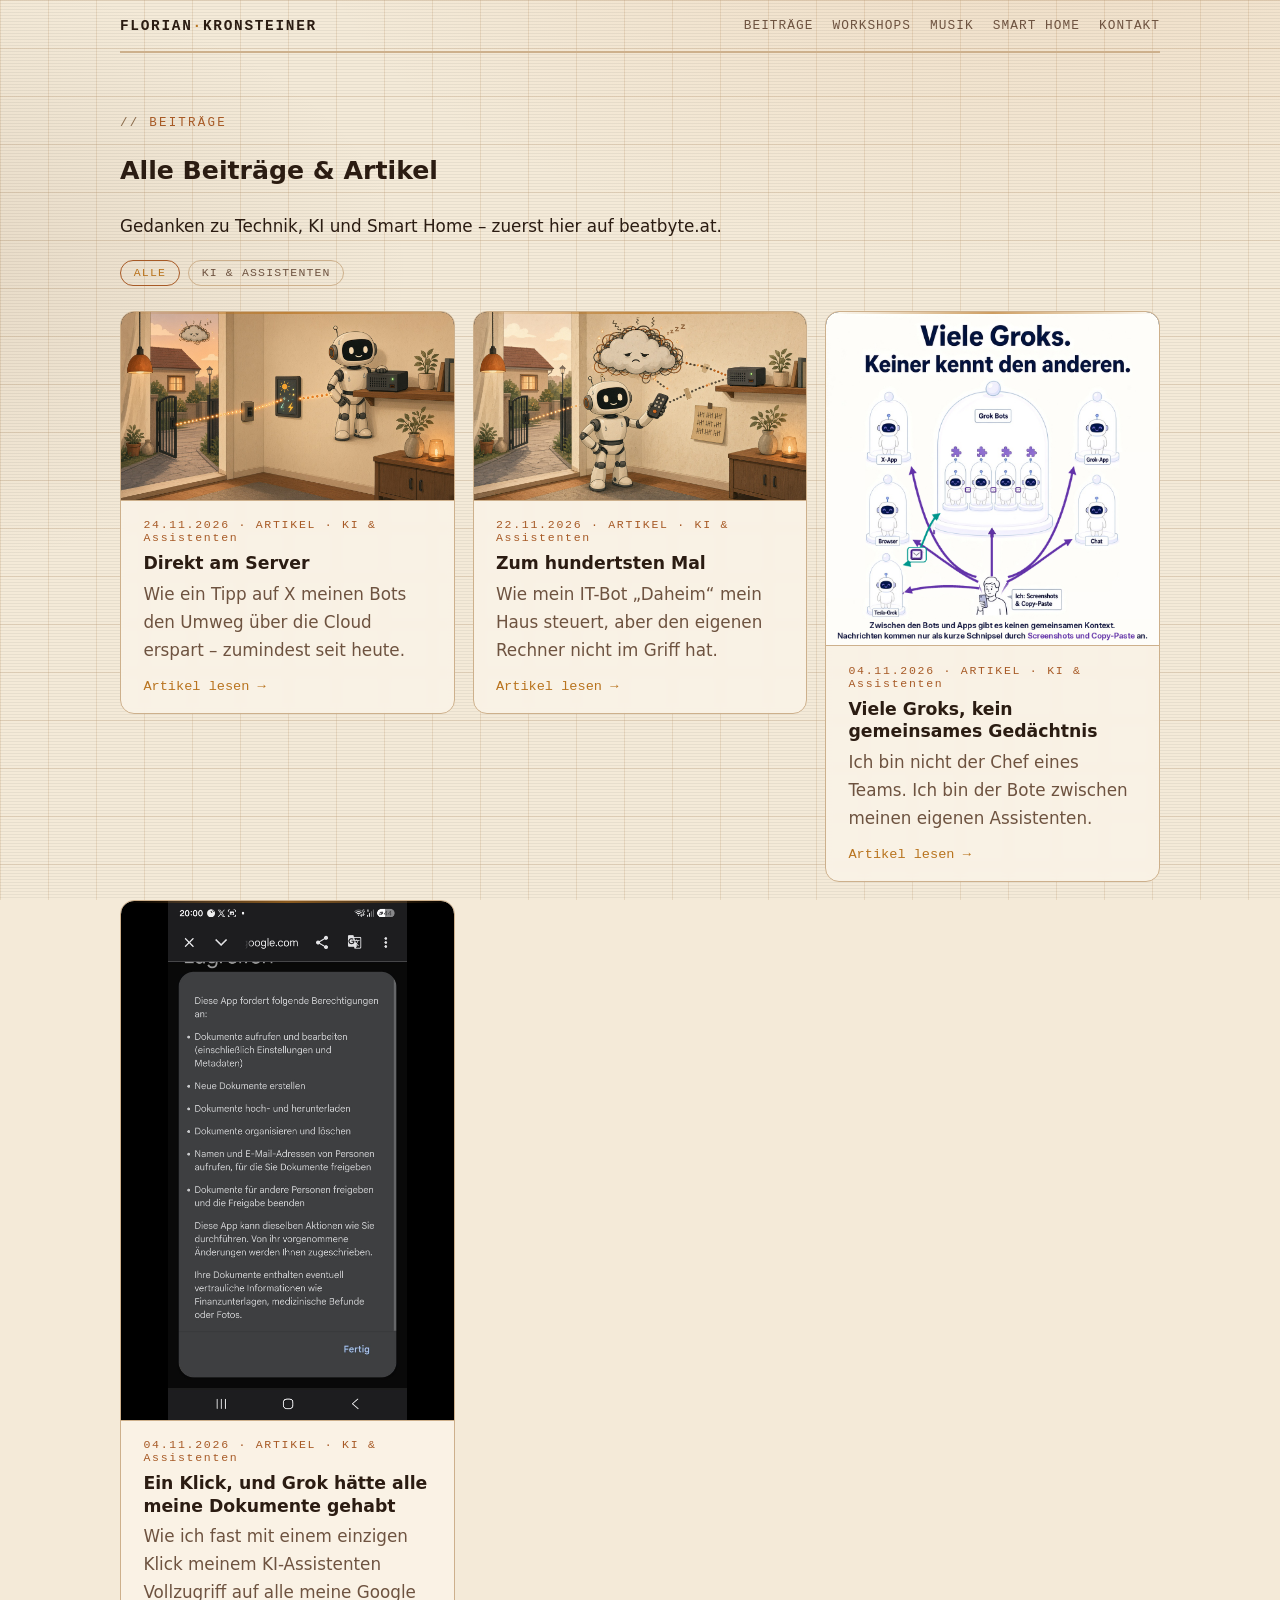
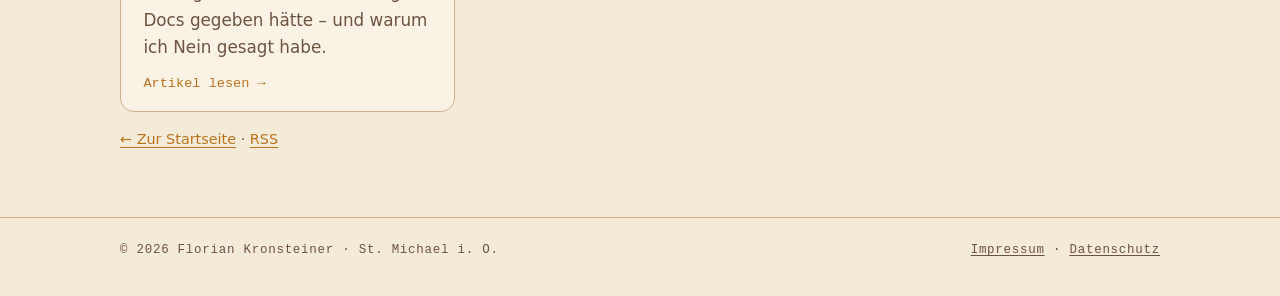
==== commit aaab8aee: "Beitrag Direkt am Server: Beitragsbild ergänzt Freigegeben von Florian." ====
--- a/beitraege/index.html
+++ b/beitraege/index.html
@@ -12,7 +12,7 @@
 <meta property="og:description" content="Artikel und Gedanken zu Technik, KI und Smart Home von Florian Kronsteiner.">
 <meta property="og:url" content="https://beatbyte.at/beitraege/">
 <meta property="og:type" content="website">
-<meta property="og:image" content="https://beatbyte.at/assets/favicon.svg">
+<meta property="og:image" content="https://beatbyte.at/beitraege/direkt-am-server/beitragsbild.jpg">
 <meta property="og:locale" content="de_AT">
 <meta name="twitter:card" content="summary_large_image">
 <link rel="icon" href="/assets/favicon.svg" type="image/svg+xml">
@@ -34,7 +34,7 @@
 <nav class="topics" aria-label="Themen"><a href="#alle" data-filter="*">Alle</a><a href="#ki-assistenten" data-filter="KI &amp; Assistenten">KI &amp; Assistenten</a></nav>
 <span id="ki-assistenten" hidden></span>
 <div class="grid" id="alle">
-<div class="post-wrap" data-category="KI &amp; Assistenten" id="post-direkt-am-server"><article class="card post"><span class="idx"><time datetime="2026-11-24">24.11.2026</time> · ARTIKEL · KI &amp; Assistenten</span><h3>Direkt am Server</h3><p>Wie ein Tipp auf X meinen Bots den Umweg über die Cloud erspart – zumindest seit heute.</p><a class="more" href="/beitraege/direkt-am-server/">Artikel lesen →</a></article></div>
+<div class="post-wrap" data-category="KI &amp; Assistenten" id="post-direkt-am-server"><article class="card post"><img class="post-img" src="/beitraege/direkt-am-server/beitragsbild.jpg" alt="Illustrierter Roboter steht direkt am kleinen Server im Regal; kurze Leuchtlinien führen zum Einfahrtstor, zu einem Schaltkasten und zu einer Energieanzeige, die müde Wolke ist klein und weit weg" loading="lazy" decoding="async" width="1280" height="720"><span class="idx"><time datetime="2026-11-24">24.11.2026</time> · ARTIKEL · KI &amp; Assistenten</span><h3>Direkt am Server</h3><p>Wie ein Tipp auf X meinen Bots den Umweg über die Cloud erspart – zumindest seit heute.</p><a class="more" href="/beitraege/direkt-am-server/">Artikel lesen →</a></article></div>
 <div class="post-wrap" data-category="KI &amp; Assistenten" id="post-zum-hundertsten-mal"><article class="card post"><img class="post-img" src="/beitraege/zum-hundertsten-mal/beitragsbild.jpg" alt="Illustrierter Roboter in der offenen Tür, das Einfahrtstor ist auf; eine müde Wolke stört die Verbindung zum kleinen Server im Regal" loading="lazy" decoding="async" width="1280" height="720"><span class="idx"><time datetime="2026-11-22">22.11.2026</time> · ARTIKEL · KI &amp; Assistenten</span><h3>Zum hundertsten Mal</h3><p>Wie mein IT-Bot „Daheim“ mein Haus steuert, aber den eigenen Rechner nicht im Griff hat.</p><a class="more" href="/beitraege/zum-hundertsten-mal/">Artikel lesen →</a></article></div>
 <div class="post-wrap" data-category="KI &amp; Assistenten" id="post-viele-groks"><article class="card post"><img class="post-img" src="/grok/img/viele-groks.png" alt="Sieben Grok-Bots um einen gemeinsamen Computer, verbunden über Screenshots und Textschnipsel" loading="lazy" decoding="async" width="1024" height="1024"><span class="idx"><time datetime="2026-11-04">04.11.2026</time> · ARTIKEL · KI &amp; Assistenten</span><h3>Viele Groks, kein gemeinsames Gedächtnis</h3><p>Ich bin nicht der Chef eines Teams. Ich bin der Bote zwischen meinen eigenen Assistenten.</p><a class="more" href="/beitraege/viele-groks/">Artikel lesen →</a></article></div>
 <div class="post-wrap" data-category="KI &amp; Assistenten" id="post-ein-klick"><article class="card post"><img class="post-img" src="/beitraege/ein-klick/berechtigung.jpg" alt="Google-Berechtigungsfenster: Zugriff auf Google Docs angefordert" loading="lazy" decoding="async" width="945" height="2048"><span class="idx"><time datetime="2026-11-04">04.11.2026</time> · ARTIKEL · KI &amp; Assistenten</span><h3>Ein Klick, und Grok hätte alle meine Dokumente gehabt</h3><p>Wie ich fast mit einem einzigen Klick meinem KI-Assistenten Vollzugriff auf alle meine Google Docs gegeben hätte – und warum ich Nein gesagt habe.</p><a class="more" href="/beitraege/ein-klick/">Artikel lesen →</a></article></div>
